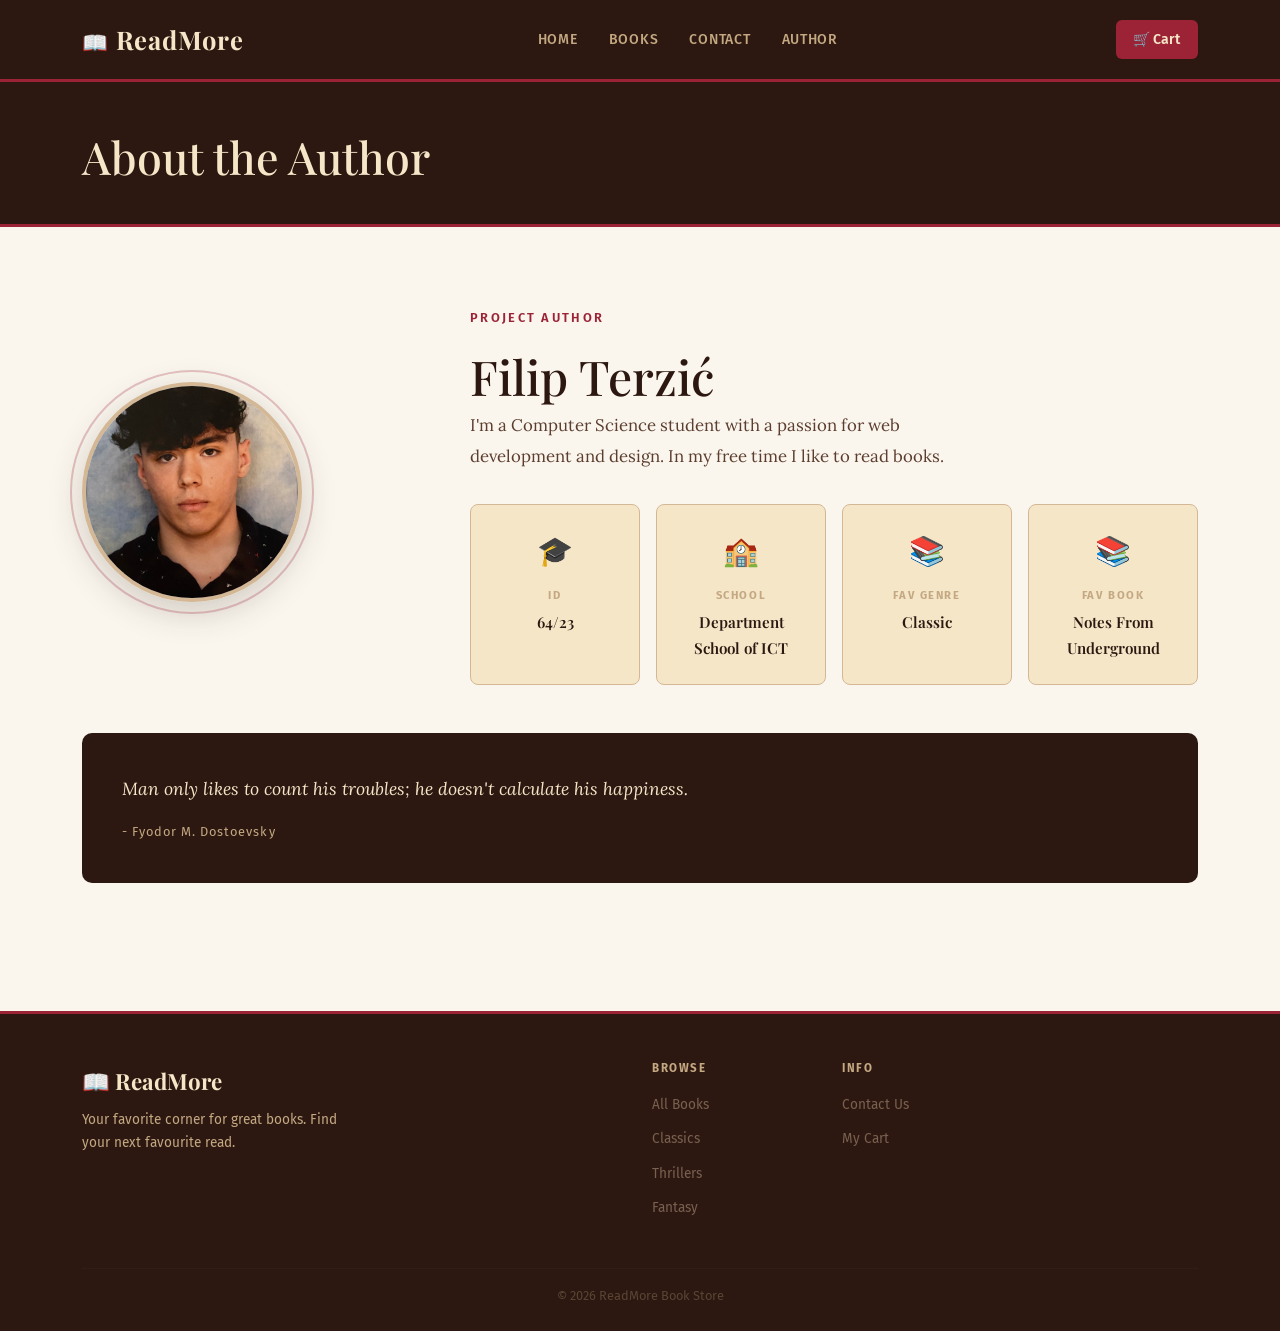
==== author.html @ d1521bdb "Add files via upload" ====
<!DOCTYPE html>
<html lang="en">
<head>
  <meta charset="UTF-8" />
  <meta name="viewport" content="width=device-width, initial-scale=1.0" />
  <title>About the Author — PageTurner</title>
  <link rel="icon" href="data:image/svg+xml,<svg xmlns='http://www.w3.org/2000/svg' viewBox='0 0 100 100'><text y='.9em' font-size='90'>📖</text></svg>" />
  <link href="https://cdn.jsdelivr.net/npm/bootstrap@5.3.0/dist/css/bootstrap.min.css" rel="stylesheet" />
  <link rel="stylesheet" href="style.css" />
</head>
<body>


<div class="page-banner">
  <div class="container">
    <h1>About the Author</h1>
  </div>
</div>

<section class="author-section">
  <div class="container">

    <div class="row align-items-center g-5 mb-5">

      <div class="col-lg-4 text-center text-lg-start">
        <div class="author-photo-wrap mx-auto mx-lg-0" style="width: fit-content;">

          <img class="author-photo" src="slika.jpg" alt="Author photo"/>
        </div>
      </div>

      <div class="col-lg-8">
        <p class="author-role">Project Author</p>

      
        <h1 class="author-name">Filip Terzić</h1>
        <p class="author-bio">
          I'm a Computer Science student with a passion for web development and design.
          In my free time I like to read books.
        </p>

        <div class="row g-3 mt-3">
          <div class="col-6 col-sm-3">
            <div class="info-card">
              <div class="info-card-icon">🎓</div>
              <div class="info-card-label">ID</div>
              <div class="info-card-value">64/23</div>
            </div>
          </div>
          <div class="col-6 col-sm-3">
            <div class="info-card">
              <div class="info-card-icon">🏫</div>
              <div class="info-card-label">School</div>
              <div class="info-card-value">Department School of ICT</div>
            </div>
          </div>
          <div class="col-6 col-sm-3">
            <div class="info-card">
              <div class="info-card-icon">📚</div>
              <div class="info-card-label">Fav Genre</div>
              <div class="info-card-value">Classic</div>
            </div>
          </div>
          <div class="col-6 col-sm-3">
            <div class="info-card">
              <div class="info-card-icon">📚</div>
              <div class="info-card-label">Fav Book</div>
              <div class="info-card-value">Notes From Underground</div>
            </div>
          </div>
        </div>

      </div>
    </div>

    <div class="author-quote">
      <p>
        Man only likes to count his troubles; he doesn't calculate his happiness.
    </p>
      <cite>- Fyodor M. Dostoevsky</cite>
    </div>

  </div>
</section>

<script src="https://cdn.jsdelivr.net/npm/bootstrap@5.3.0/dist/js/bootstrap.bundle.min.js"></script>
<script src="helpers.js"></script>
<script>
  loadNavbar('author');
  loadFooter();


</script>

</body>
</html>
---- style.css ----
@import url('https://fonts.googleapis.com/css2?family=Playfair+Display:ital,wght@0,400;0,600;0,700;1,400&family=Lora:ital,wght@0,400;0,500;1,400&family=Fira+Sans:wght@300;400;500;600&display=swap');

:root {
  --parchment: #f5e6c8;
  --parchment-dark: #ede0b5;
  --cream: #faf6ee;
  --brown-dark: #2c1810;
  --brown-mid: #5c3d2e;
  --brown-light: #8b6347;
  --brown-pale: #c4a882;
  --ink: #1a1008;
  --red-accent: #9b2335;
  --green-accent: #3d6b4a;
  --gold: #b8860b;
  --border: #d4b896;
  --shadow: 0 4px 20px rgba(44,24,16,0.15);
  --shadow-hover: 0 12px 35px rgba(44,24,16,0.25);
}

* {
  margin: 0;
  padding: 0;
  box-sizing: border-box;
}

body {
  background-color: var(--cream);
  color: var(--brown-dark);
  font-family: 'Fira Sans', sans-serif;
  font-weight: 400;
  line-height: 1.7;
}

h1, h2, h3, h4, h5 {
  font-family: 'Playfair Display', serif;
}

a {
  text-decoration: none;
  color: inherit;
}

::-webkit-scrollbar { width: 7px; }
::-webkit-scrollbar-track { background: var(--parchment); }
::-webkit-scrollbar-thumb { background: var(--brown-pale); border-radius: 4px; }


.navbar {
  background-color: var(--brown-dark) !important;
  border-bottom: 3px solid var(--red-accent);
  padding: 0.8rem 0;
}

.navbar-brand {
  font-family: 'Playfair Display', serif;
  font-size: 1.6rem;
  font-weight: 700;
  color: var(--parchment) !important;
  letter-spacing: 0.03em;
}

.brand-icon {
  font-size: 1.3rem;
}

.nav-link {
  color: var(--brown-pale) !important;
  font-size: 0.875rem;
  font-weight: 500;
  letter-spacing: 0.05em;
  text-transform: uppercase;
  padding: 0.5rem 0.85rem !important;
  border-radius: 4px;
  transition: color 0.2s, background 0.2s;
}

.nav-link:hover, .nav-link.active {
  color: var(--parchment) !important;
  background: rgba(245, 230, 200, 0.1);
}

.nav-cart-btn {
  background: var(--red-accent);
  color: var(--parchment) !important;
  border-radius: 6px;
  padding: 0.45rem 1.1rem;
  font-size: 0.875rem;
  font-weight: 600;
  display: flex;
  align-items: center;
  gap: 0.5rem;
  transition: background 0.2s;
}

.nav-cart-btn:hover {
  background: #7a1c29;
  color: var(--parchment) !important;
}

.nav-cart-btn.active {
  outline: 2px solid var(--parchment);
}

.cart-badge {
  background: var(--parchment);
  color: var(--red-accent);
  border-radius: 50%;
  width: 20px;
  height: 20px;
  font-size: 0.7rem;
  font-weight: 700;
  display: inline-flex;
  align-items: center;
  justify-content: center;
}

.navbar-toggler {
  border: 1px solid var(--brown-pale) !important;
}

.navbar-toggler-icon {
  filter: invert(0.8);
}

.hero {
  background: linear-gradient(160deg, var(--brown-dark) 0%, #3d1f12 55%, #5c3020 100%);
  padding: 5rem 0 4rem;
  position: relative;
  overflow: hidden;
}

.hero::before {
  content: '';
  position: absolute;
  inset: 0;
  background-image: radial-gradient(circle at 70% 30%, rgba(184,134,11,0.12) 0%, transparent 55%),
                    radial-gradient(circle at 10% 80%, rgba(155,35,53,0.08) 0%, transparent 40%);
}

.hero-content {
  position: relative;
  z-index: 1;
}

.hero h1 {
  font-size: clamp(2.4rem, 5vw, 4.2rem);
  color: var(--parchment);
  line-height: 1.1;
  margin-bottom: 1.2rem;
}

.hero h1 em {
  font-style: italic;
  color: var(--gold);
}

.hero p {
  color: var(--brown-pale);
  font-family: 'Lora', serif;
  font-size: 1.05rem;
  max-width: 440px;
  margin-bottom: 2rem;
}

.btn-primary-custom {
  background: var(--red-accent);
  color: var(--parchment);
  border: none;
  border-radius: 5px;
  padding: 0.8rem 1.8rem;
  font-size: 0.9rem;
  font-weight: 600;
  letter-spacing: 0.06em;
  text-transform: uppercase;
  cursor: pointer;
  transition: all 0.2s;
  display: inline-block;
}

.btn-primary-custom:hover {
  background: #7a1c29;
  color: var(--parchment);
  transform: translateY(-2px);
  box-shadow: 0 6px 20px rgba(155,35,53,0.35);
}

.btn-secondary-custom {
  background: transparent;
  color: var(--parchment);
  border: 1px solid rgba(245,230,200,0.35);
  border-radius: 5px;
  padding: 0.8rem 1.8rem;
  font-size: 0.9rem;
  font-weight: 500;
  letter-spacing: 0.06em;
  text-transform: uppercase;
  cursor: pointer;
  transition: all 0.2s;
  display: inline-block;
}

.btn-secondary-custom:hover {
  background: rgba(245,230,200,0.1);
  color: var(--parchment);
  border-color: var(--parchment);
}

.hero-stats {
  margin-top: 2.5rem;
  display: flex;
  gap: 2rem;
  flex-wrap: wrap;
}

.stat-num {
  font-family: 'Playfair Display', serif;
  font-size: 2rem;
  font-weight: 700;
  color: var(--gold);
  line-height: 1;
}

.stat-label {
  font-size: 0.72rem;
  text-transform: uppercase;
  letter-spacing: 0.1em;
  color: var(--brown-pale);
}

.hero-book-img {
  border-radius: 4px 8px 8px 4px;
  box-shadow: -5px 5px 20px rgba(0,0,0,0.5), inset -3px 0 8px rgba(0,0,0,0.2);
  object-fit: cover;
  animation: floatBook 5s ease-in-out infinite;
}

.hero-book-img:nth-child(2) { animation-delay: 0.7s; }
.hero-book-img:nth-child(3) { animation-delay: 1.4s; }

@keyframes floatBook {
  0%, 100% { transform: translateY(0px); }
  50% { transform: translateY(-10px); }
}

.section-header {
  margin-bottom: 2.5rem;
}
.section-title {
  font-size: clamp(1.7rem, 3vw, 2.5rem);
  color: var(--brown-dark);
  margin-bottom: 0.5rem;
}

.section-subtitle {
  font-family: 'Lora', serif;
  font-style: italic;
  color: var(--brown-light);
  font-size: 1rem;
}

.genres-section {
  padding: 4rem 0;
  background: var(--parchment);
  border-top: 1px solid var(--border);
  border-bottom: 1px solid var(--border);
}

.genre-card {
  background: var(--cream);
  border: 1px solid var(--border);
  border-radius: 8px;
  padding: 1.5rem 1rem;
  text-align: center;
  cursor: pointer;
  transition: all 0.2s;
  display: block;
  color: var(--brown-dark);
}

.genre-card:hover {
  background: var(--brown-dark);
  color: var(--parchment);
  transform: translateY(-4px);
  box-shadow: var(--shadow-hover);
  border-color: var(--brown-dark);
}

.genre-card:hover .genre-count {
  color: var(--brown-pale);
}

.genre-emoji { font-size: 1.8rem; margin-bottom: 0.5rem; }
.genre-name { font-family: 'Playfair Display', serif; font-size: 1rem; font-weight: 600; display: block; }
.genre-count { font-size: 0.75rem; color: var(--brown-light); }

.books-section {
  padding: 4rem 0;
}

.book-card {
  background: #fff;
  border: 1px solid var(--border);
  border-radius: 8px;
  overflow: hidden;
  height: 100%;
  display: flex;
  flex-direction: column;
  transition: all 0.25s;
}

.book-card:hover {
  transform: translateY(-5px);
  box-shadow: var(--shadow-hover);
  border-color: var(--brown-light);
}

.book-cover-wrap {
  position: relative;
  overflow: hidden;
  background: var(--brown-mid);
  aspect-ratio: 3/4.2;
}

.book-cover {
  width: 100%;
  height: 100%;
  object-fit: cover;
  display: block;
  transition: transform 0.4s;
}

.book-card:hover .book-cover {
  transform: scale(1.05);
}

.cover-overlay {
  position: absolute;
  inset: 0;
  background: rgba(44,24,16,0.88);
  display: flex;
  align-items: center;
  justify-content: center;
  padding: 1.2rem;
  opacity: 0;
  transition: opacity 0.3s;
}

.book-card:hover .cover-overlay {
  opacity: 1;
}

.book-desc-preview {
  color: var(--parchment);
  font-family: 'Lora', serif;
  font-style: italic;
  font-size: 0.82rem;
  line-height: 1.6;
  text-align: center;
  margin: 0;
}

.book-badge {
  position: absolute;
  top: 0.65rem;
  left: 0.65rem;
  font-size: 0.65rem;
  font-weight: 700;
  letter-spacing: 0.06em;
  text-transform: uppercase;
  padding: 0.22rem 0.55rem;
  border-radius: 3px;
  z-index: 2;
}

.badge-sale     { background: var(--red-accent); color: #fff; }
.badge-classic  { background: var(--brown-mid); color: var(--parchment); }
.badge-best     { background: var(--green-accent); color: #fff; }
.badge-award    { background: var(--gold); color: var(--brown-dark); }
.badge-new      { background: #2e5f8a; color: #fff; }
.badge-default  { background: var(--brown-light); color: #fff; }

.book-info {
  padding: 1rem 1.1rem 1.2rem;
  flex: 1;
  display: flex;
  flex-direction: column;
  background: #fff;
}

.book-genre {
  font-size: 0.68rem;
  font-weight: 600;
  letter-spacing: 0.14em;
  text-transform: uppercase;
  color: var(--red-accent);
  margin-bottom: 0.3rem;
}

.book-title {
  font-size: 1rem;
  font-weight: 700;
  color: var(--brown-dark);
  line-height: 1.3;
  margin-bottom: 0.2rem;
}

.book-author {
  font-family: 'Lora', serif;
  font-style: italic;
  font-size: 0.82rem;
  color: var(--brown-light);
  margin-bottom: 0.6rem;
  flex: 1;
}

.book-meta {
  display: flex;
  align-items: center;
  gap: 0.4rem;
  margin-bottom: 0.8rem;
}

.stars { color: var(--gold); font-size: 0.78rem; }
.review-count { font-size: 0.72rem; color: var(--brown-pale); }

.book-footer {
  display: flex;
  align-items: center;
  justify-content: space-between;
  gap: 0.5rem;
  flex-wrap: wrap;
}

.price-wrap { display: flex; align-items: baseline; gap: 0.5rem; }
.price-now { font-family: 'Playfair Display', serif; font-size: 1.2rem; font-weight: 700; color: var(--brown-dark); }
.price-old { font-size: 0.8rem; color: var(--brown-pale); text-decoration: line-through; }

.btn-cart {
  background: var(--brown-dark);
  color: var(--parchment);
  border: none;
  border-radius: 5px;
  padding: 0.45rem 0.9rem;
  font-size: 0.78rem;
  font-weight: 600;
  cursor: pointer;
  transition: all 0.2s;
  white-space: nowrap;
}

.btn-cart:hover {
  background: var(--red-accent);
}

.btn-cart.added {
  background: var(--green-accent);
}

.btn-cart:disabled {
  cursor: default;
}

.page-banner {
  background: var(--brown-dark);
  padding: 3rem 0 2rem;
  border-bottom: 3px solid var(--red-accent);
}

.page-banner h1 {
  color: var(--parchment);
  font-size: clamp(1.8rem, 3.5vw, 3rem);
}

.page-banner p {
  color: var(--brown-pale);
  font-family: 'Lora', serif;
  font-style: italic;
}

.filter-panel {
  background: var(--parchment);
  border: 1px solid var(--border);
  border-radius: 8px;
  padding: 1.1rem 1.4rem;
  margin-bottom: 1.5rem;
  display: flex;
  flex-wrap: wrap;
  gap: 0.9rem;
  align-items: center;
}

.filter-panel .form-control,
.filter-panel .form-select {
  background: #fff;
  border: 1px solid var(--border);
  color: var(--brown-dark);
  border-radius: 5px;
  font-size: 0.875rem;
  padding: 0.48rem 0.85rem;
  font-family: 'Fira Sans', sans-serif;
}

.filter-panel .form-control:focus,
.filter-panel .form-select:focus {
  border-color: var(--brown-mid);
  box-shadow: 0 0 0 3px rgba(92,61,46,0.12);
  outline: none;
  background: #fff;
  color: var(--brown-dark);
}

.filter-panel .form-control::placeholder { color: var(--brown-pale); }

.results-info {
  font-size: 0.85rem;
  color: var(--brown-light);
  margin-bottom: 1.2rem;
}

.results-info strong { color: var(--brown-dark); }

.btn-reset {
  background: none;
  border: 1px solid var(--border);
  color: var(--brown-light);
  border-radius: 5px;
  padding: 0.48rem 0.9rem;
  font-size: 0.8rem;
  cursor: pointer;
  transition: all 0.2s;
}

.btn-reset:hover {
  border-color: var(--red-accent);
  color: var(--red-accent);
}

.load-more-wrap {
  text-align: center;
  padding: 2rem 0 1rem;
}

.btn-load-more {
  background: transparent;
  border: 2px solid var(--brown-mid);
  color: var(--brown-mid);
  border-radius: 5px;
  padding: 0.75rem 2.2rem;
  font-size: 0.9rem;
  font-weight: 600;
  letter-spacing: 0.05em;
  cursor: pointer;
  transition: all 0.2s;
}

.btn-load-more:hover {
  background: var(--brown-dark);
  border-color: var(--brown-dark);
  color: var(--parchment);
}

.btn-load-more:disabled {
  opacity: 0.45;
  cursor: default;
}

.loading-spinner {
  text-align: center;
  padding: 3rem;
  color: var(--brown-light);
  font-family: 'Lora', serif;
  font-style: italic;
  font-size: 1.05rem;
}

.loading-spinner::before {
  content: '📖 ';
}

.no-results-msg {
  text-align: center;
  padding: 4rem 1rem;
  color: var(--brown-light);
}

.no-results-msg h3 {
  color: var(--brown-dark);
  margin-bottom: 0.5rem;
}

.cart-empty-state {
  text-align: center;
  padding: 5rem 1rem;
}

.cart-empty-state .empty-icon { font-size: 3.5rem; opacity: 0.3; margin-bottom: 1rem; }
.cart-empty-state h2 { font-size: 1.8rem; color: var(--brown-dark); margin-bottom: 0.5rem; }
.cart-empty-state p { color: var(--brown-light); margin-bottom: 1.5rem; }

.cart-item-row {
  background: #fff;
  border: 1px solid var(--border);
  border-radius: 8px;
  padding: 1.1rem;
  margin-bottom: 0.9rem;
  display: flex;
  align-items: center;
  gap: 1rem;
  transition: border-color 0.2s;
}

.cart-item-row:hover { border-color: var(--brown-light); }

.cart-item-cover {
  width: 70px;
  height: 95px;
  object-fit: cover;
  border-radius: 3px 6px 6px 3px;
  flex-shrink: 0;
  box-shadow: -2px 2px 8px rgba(0,0,0,0.2);
}

.cart-item-details { flex: 1; }
.cart-item-title { font-weight: 700; color: var(--brown-dark); margin-bottom: 0.15rem; font-size: 0.95rem; }
.cart-item-author { font-family: 'Lora', serif; font-style: italic; font-size: 0.8rem; color: var(--brown-light); margin-bottom: 0.35rem; }
.cart-item-price { font-family: 'Playfair Display', serif; font-size: 1.1rem; color: var(--red-accent); }

.qty-controls {
  display: flex;
  align-items: center;
  gap: 0.5rem;
}

.qty-btn {
  width: 30px;
  height: 30px;
  background: var(--parchment);
  border: 1px solid var(--border);
  border-radius: 4px;
  display: flex;
  align-items: center;
  justify-content: center;
  cursor: pointer;
  font-size: 1rem;
  transition: all 0.15s;
  user-select: none;
}

.qty-btn:hover { border-color: var(--brown-mid); color: var(--brown-mid); }

.qty-number { font-weight: 600; min-width: 22px; text-align: center; }

.btn-remove {
  background: none;
  border: none;
  color: var(--brown-pale);
  cursor: pointer;
  font-size: 1rem;
  padding: 0.25rem;
  transition: color 0.2s;
}

.btn-remove:hover { color: var(--red-accent); }

.order-summary-box {
  background: var(--parchment);
  border: 1px solid var(--border);
  border-radius: 8px;
  padding: 1.5rem;
  position: sticky;
  top: 90px;
}

.order-summary-box h3 {
  font-size: 1.3rem;
  border-bottom: 1px solid var(--border);
  padding-bottom: 0.8rem;
  margin-bottom: 1.2rem;
  color: var(--brown-dark);
}

.summary-line {
  display: flex;
  justify-content: space-between;
  font-size: 0.88rem;
  color: var(--brown-light);
  margin-bottom: 0.6rem;
}

.summary-line.total {
  border-top: 1px solid var(--border);
  padding-top: 0.8rem;
  margin-top: 0.3rem;
  font-weight: 600;
  color: var(--brown-dark);
  font-size: 1rem;
}

.summary-line.total .total-amount {
  font-family: 'Playfair Display', serif;
  font-size: 1.5rem;
  color: var(--red-accent);
}

.btn-checkout-now {
  width: 100%;
  background: var(--red-accent);
  color: var(--parchment);
  border: none;
  border-radius: 6px;
  padding: 0.85rem;
  font-weight: 700;
  font-size: 0.9rem;
  letter-spacing: 0.06em;
  text-transform: uppercase;
  cursor: pointer;
  transition: all 0.2s;
  margin-top: 1.2rem;
}

.btn-checkout-now:hover {
  background: #7a1c29;
  transform: translateY(-1px);
}

.continue-link {
  display: block;
  text-align: center;
  margin-top: 0.75rem;
  font-size: 0.85rem;
  color: var(--brown-light);
  cursor: pointer;
  transition: color 0.2s;
}

.continue-link:hover { color: var(--red-accent); }

.contact-section {
  padding: 4rem 0;
}

.contact-info-card {
  background: var(--brown-dark);
  border-radius: 10px;
  padding: 2rem 1.5rem;
  color: var(--parchment);
  height: 100%;
}

.contact-info-card h3 {
  color: var(--parchment);
  margin-bottom: 1rem;
  font-size: 1.5rem;
}

.contact-info-item {
  display: flex;
  gap: 0.9rem;
  margin-bottom: 1.3rem;
  align-items: flex-start;
}

.contact-icon { font-size: 1.3rem; }

.contact-label {
  font-size: 0.72rem;
  text-transform: uppercase;
  letter-spacing: 0.12em;
  color: var(--brown-pale);
  margin-bottom: 0.1rem;
}

.contact-value {
  font-size: 0.9rem;
  color: var(--parchment);
}

.contact-form-card {
  background: #fff;
  border: 1px solid var(--border);
  border-radius: 10px;
  padding: 2rem;
}

.contact-form-card h3 {
  font-size: 1.5rem;
  color: var(--brown-dark);
  margin-bottom: 1.5rem;
}

.form-group {
  margin-bottom: 1.1rem;
}

.form-group label {
  display: block;
  font-size: 0.82rem;
  font-weight: 600;
  color: var(--brown-mid);
  margin-bottom: 0.35rem;
  text-transform: uppercase;
  letter-spacing: 0.06em;
}

.form-group label .required {
  color: var(--red-accent);
  margin-left: 2px;
}

.form-group .form-control {
  width: 100%;
  background: var(--cream);
  border: 1px solid var(--border);
  border-radius: 5px;
  color: var(--brown-dark);
  font-size: 0.9rem;
  padding: 0.6rem 0.9rem;
  font-family: 'Fira Sans', sans-serif;
  transition: border-color 0.2s, box-shadow 0.2s;
}

.form-group .form-control:focus {
  border-color: var(--brown-mid);
  box-shadow: 0 0 0 3px rgba(92,61,46,0.1);
  outline: none;
  background: #fff;
}

.form-group .form-control.is-invalid {
  border-color: var(--red-accent);
  box-shadow: 0 0 0 2px rgba(155,35,53,0.1);
}

.field-error {
  font-size: 0.78rem;
  color: var(--red-accent);
  margin-top: 0.3rem;
  display: block;
}

.btn-submit-form {
  background: var(--red-accent);
  color: #fff;
  border: none;
  border-radius: 5px;
  padding: 0.75rem 2rem;
  font-size: 0.9rem;
  font-weight: 600;
  cursor: pointer;
  transition: all 0.2s;
}

.btn-submit-form:hover {
  background: #7a1c29;
  transform: translateY(-1px);
}

.btn-submit-form:disabled {
  opacity: 0.6;
  cursor: default;
  transform: none;
}

.inline-msg {
  border-radius: 6px;
  padding: 0.85rem 1.1rem;
  font-size: 0.875rem;
  margin-bottom: 1rem;
}

.inline-msg-success {
  background: #eaf4ec;
  border: 1px solid #7ac491;
  color: #2a5c36;
}

.inline-msg-error {
  background: #fdf0f1;
  border: 1px solid #e48a92;
  color: #7a1c29;
}

.inline-msg-info {
  background: #edf4fb;
  border: 1px solid #8ab5d9;
  color: #1e4060;
}

#toast-area {
  position: fixed;
  bottom: 1.5rem;
  right: 1.5rem;
  z-index: 9999;
  display: flex;
  flex-direction: column;
  gap: 0.6rem;
}

.toast-popup {
  background: var(--brown-dark);
  color: var(--parchment);
  border-radius: 7px;
  padding: 0.75rem 1.1rem;
  font-size: 0.855rem;
  min-width: 240px;
  max-width: 320px;
  display: flex;
  align-items: center;
  gap: 0.6rem;
  box-shadow: 0 6px 24px rgba(0,0,0,0.3);
  transition: opacity 0.3s, transform 0.3s;
  animation: slideInToast 0.3s ease;
  border-left: 3px solid var(--green-accent);
}

.toast-popup.toast-error {
  border-left-color: var(--red-accent);
}

.toast-popup.toast-info {
  border-left-color: #2e5f8a;
}

.toast-icon { font-size: 1rem; }

@keyframes slideInToast {
  from { transform: translateX(80px); opacity: 0; }
  to   { transform: translateX(0);   opacity: 1; }
}

footer {
  background: var(--brown-dark);
  border-top: 3px solid var(--red-accent);
  padding: 3rem 0 1.5rem;
  margin-top: 3rem;
}

.footer-brand {
  font-family: 'Playfair Display', serif;
  font-size: 1.4rem;
  font-weight: 700;
  color: var(--parchment);
  margin-bottom: 0.5rem;
}

.footer-desc {
  font-size: 0.85rem;
  color: var(--brown-pale);
  max-width: 280px;
}

.footer-heading {
  font-size: 0.72rem;
  font-weight: 700;
  text-transform: uppercase;
  letter-spacing: 0.14em;
  color: var(--brown-pale);
  margin-bottom: 0.9rem;
}

.footer-links {
  list-style: none;
  padding: 0;
  display: flex;
  flex-direction: column;
  gap: 0.45rem;
}

.footer-links a {
  font-size: 0.85rem;
  color: #7a6050;
  transition: color 0.15s;
}

.footer-links a:hover { color: var(--parchment); }

.footer-divider {
  border-color: rgba(255,255,255,0.08);
  margin: 2rem 0 1rem;
}

.footer-copy {
  text-align: center;
  font-size: 0.8rem;
  color: #5a4535;
  margin: 0;
}
.author-section {
      padding: 5rem 0;
    }

    .author-photo-wrap {
      position: relative;
      display: inline-block;
    }

    .author-photo-wrap::before {
      content: '';
      position: absolute;
      top: -12px;
      left: -12px;
      right: -12px;
      bottom: -12px;
      border-radius: 50%;
      border: 2px solid rgba(155, 35, 53, 0.25);
    }

    .author-photo {
      width: 220px;
      height: 220px;
      border-radius: 50%;
      object-fit: cover;
      border: 4px solid var(--border);
      box-shadow: 0 10px 35px rgba(44, 24, 16, 0.2);
      display: block;
    }

    .author-name {
      font-size: clamp(2rem, 4vw, 3rem);
      color: var(--brown-dark);
      margin-bottom: 0.3rem;
    }

    .author-role {
      font-size: 0.8rem;
      font-weight: 600;
      letter-spacing: 0.18em;
      text-transform: uppercase;
      color: var(--red-accent);
      margin-bottom: 1.2rem;
    }

    .author-bio {
      font-family: 'Lora', serif;
      font-size: 1.05rem;
      color: var(--brown-mid);
      line-height: 1.85;
      max-width: 520px;
    }

    .info-card {
      background: var(--parchment);
      border: 1px solid var(--border);
      border-radius: 8px;
      padding: 1.4rem 1.2rem;
      text-align: center;
      height: 100%;
    }

    .info-card-icon {
      font-size: 1.8rem;
      margin-bottom: 0.6rem;
    }

    .info-card-label {
      font-size: 0.7rem;
      font-weight: 700;
      text-transform: uppercase;
      letter-spacing: 0.14em;
      color: var(--brown-pale);
      margin-bottom: 0.3rem;
    }

    .info-card-value {
      font-family: 'Playfair Display', serif;
      font-size: 0.95rem;
      color: var(--brown-dark);
      font-weight: 600;
    }

    .author-quote {
      background: var(--brown-dark);
      border-radius: 10px;
      padding: 2.5rem;
      
      margin-top: 3rem;
    }
    .author-quote p {
      font-family: 'Lora', serif;
      font-style: italic;
      font-size: 1.1rem;
      color: var(--parchment);
      line-height: 1.8;
      margin: 0;
    }

    .author-quote cite {
      display: block;
      font-family: 'Fira Sans', sans-serif;
      font-style: normal;
      font-size: 0.8rem;
      color: var(--brown-pale);
      margin-top: 1rem;
      letter-spacing: 0.08em;
    }

@media (max-width: 768px) {
  .hero { padding: 3rem 0 2.5rem; }
  .hero-stats { gap: 1.2rem; }
  .filter-panel { gap: 0.6rem; }
  .cart-item-row { flex-wrap: wrap; }
  #toast-area { left: 1rem; right: 1rem; }
  .toast-popup { min-width: unset; }
  .order-summary-box { position: static; }
}
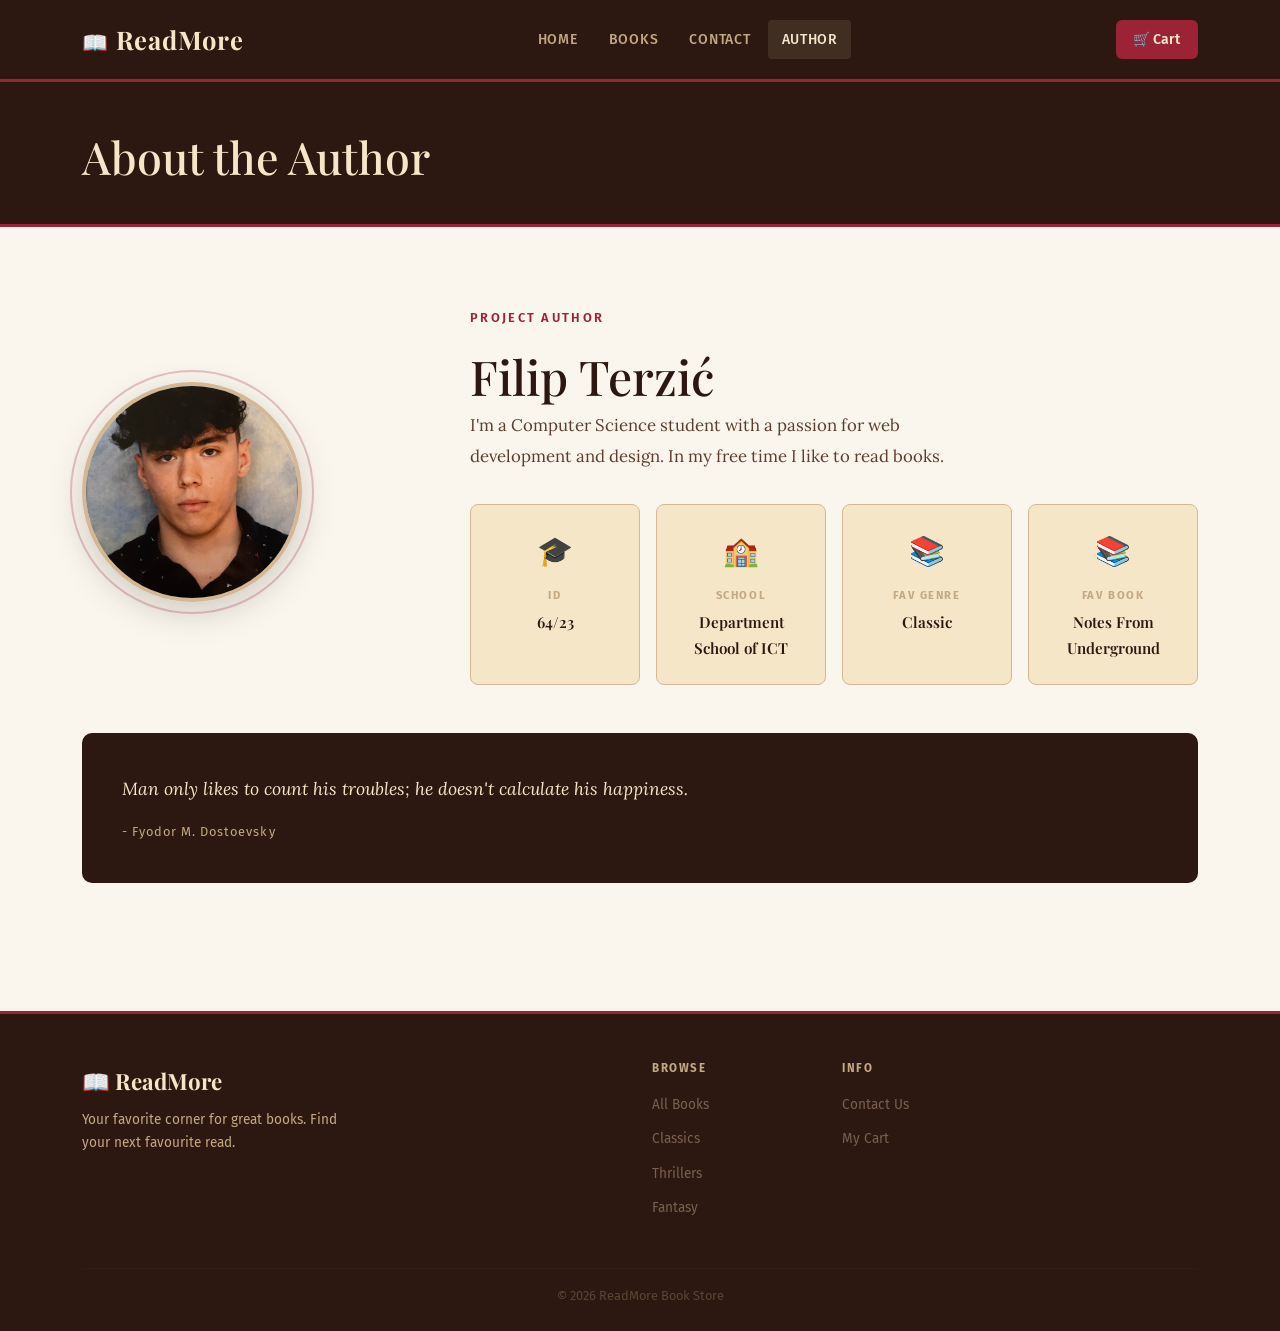
==== commit 60a2c083: "Add files via upload" ====
--- a/author.html
+++ b/author.html
@@ -24,7 +24,6 @@
 
       <div class="col-lg-4 text-center text-lg-start">
         <div class="author-photo-wrap mx-auto mx-lg-0" style="width: fit-content;">
-
           <img class="author-photo" src="slika.jpg" alt="Author photo"/>
         </div>
       </div>
@@ -84,7 +83,7 @@
 </section>
 
 <script src="https://cdn.jsdelivr.net/npm/bootstrap@5.3.0/dist/js/bootstrap.bundle.min.js"></script>
-<script src="helpers.js"></script>
+<script src="skript.js"></script>
 <script>
   loadNavbar('author');
   loadFooter();
--- a/style.css
+++ b/style.css
@@ -333,51 +333,10 @@
   transform: scale(1.05);
 }
 
-.cover-overlay {
-  position: absolute;
-  inset: 0;
-  background: rgba(44,24,16,0.88);
-  display: flex;
-  align-items: center;
-  justify-content: center;
-  padding: 1.2rem;
-  opacity: 0;
-  transition: opacity 0.3s;
-}
-
-.book-card:hover .cover-overlay {
+.book-card:hover {
   opacity: 1;
 }
 
-.book-desc-preview {
-  color: var(--parchment);
-  font-family: 'Lora', serif;
-  font-style: italic;
-  font-size: 0.82rem;
-  line-height: 1.6;
-  text-align: center;
-  margin: 0;
-}
-
-.book-badge {
-  position: absolute;
-  top: 0.65rem;
-  left: 0.65rem;
-  font-size: 0.65rem;
-  font-weight: 700;
-  letter-spacing: 0.06em;
-  text-transform: uppercase;
-  padding: 0.22rem 0.55rem;
-  border-radius: 3px;
-  z-index: 2;
-}
-
-.badge-sale     { background: var(--red-accent); color: #fff; }
-.badge-classic  { background: var(--brown-mid); color: var(--parchment); }
-.badge-best     { background: var(--green-accent); color: #fff; }
-.badge-award    { background: var(--gold); color: var(--brown-dark); }
-.badge-new      { background: #2e5f8a; color: #fff; }
-.badge-default  { background: var(--brown-light); color: #fff; }
 
 .book-info {
   padding: 1rem 1.1rem 1.2rem;
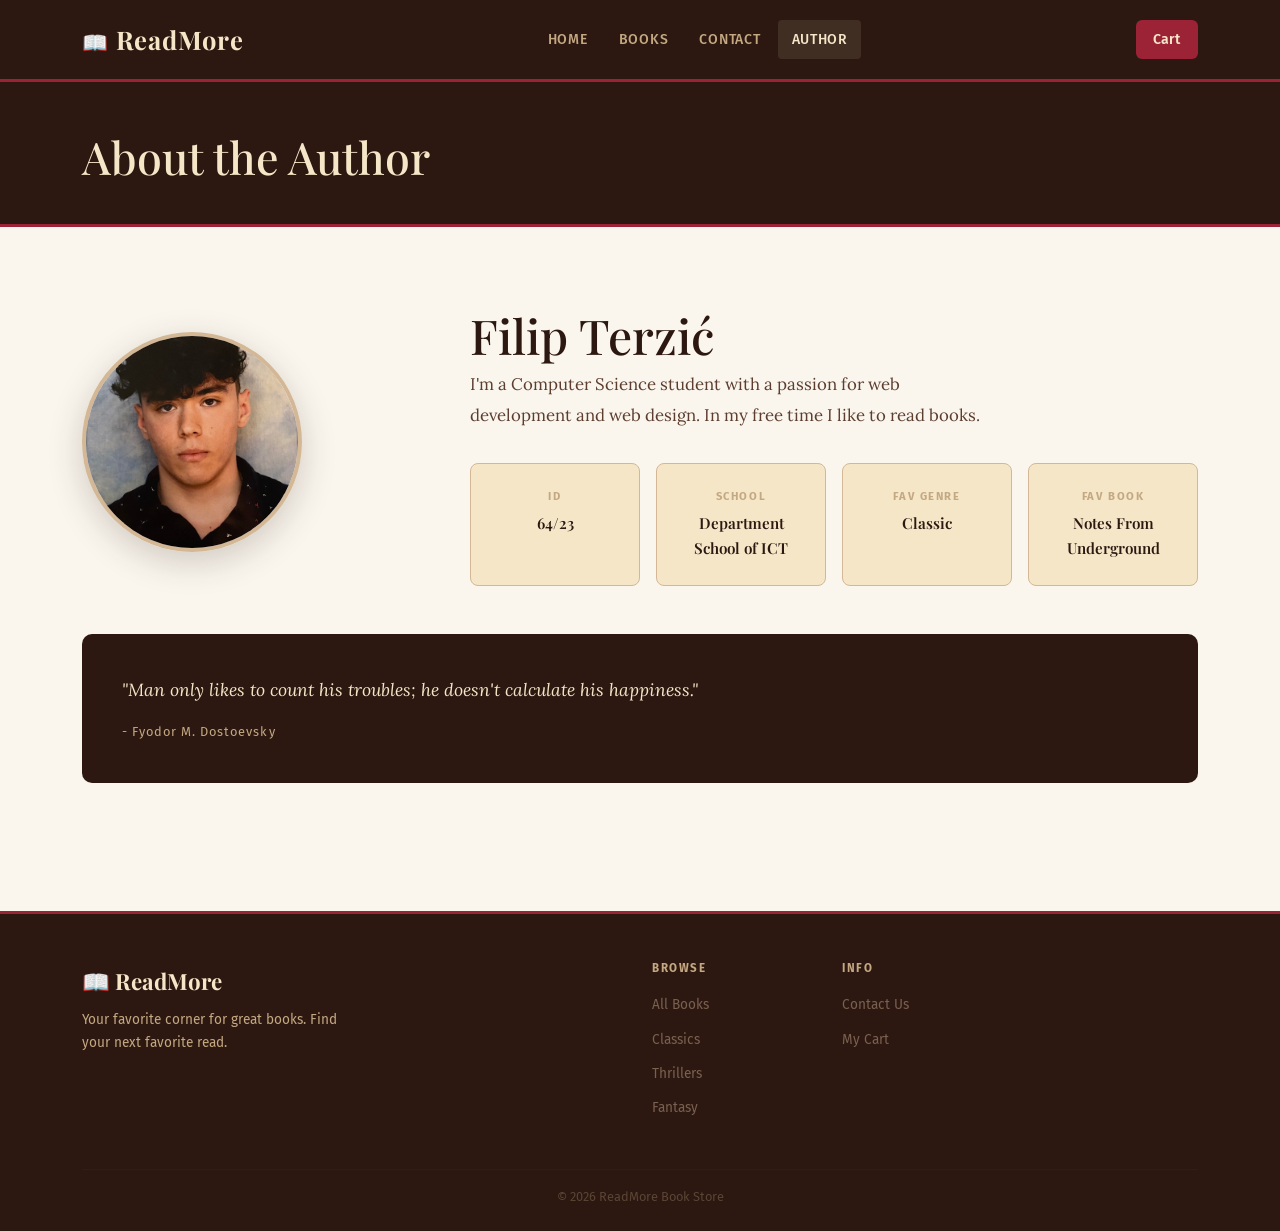
==== commit d1ea4b5e: "Add files via upload" ====
--- a/author.html
+++ b/author.html
@@ -3,7 +3,15 @@
 <head>
   <meta charset="UTF-8" />
   <meta name="viewport" content="width=device-width, initial-scale=1.0" />
-  <title>About the Author — PageTurner</title>
+  <title>Author - ReadMore</title>
+  <meta name="description" content="Learn more about Filip Terzić, the creator of the ReadMore bookstore..">
+  <meta name="keywords" content="Filip Terzic, ReadMore author, web development student, bookstore author, ICT student">
+  <meta name="author" content="Filip Terzic">
+
+  <meta property="og:title" content="Author - ReadMore">
+  <meta property="og:description" content="Meet the author of ReadMore bookstore.">
+  <meta property="og:type" content="profile">
+  <meta property="og:url" content="https://yourwebsite.com/author.html">
   <link rel="icon" href="data:image/svg+xml,<svg xmlns='http://www.w3.org/2000/svg' viewBox='0 0 100 100'><text y='.9em' font-size='90'>📖</text></svg>" />
   <link href="https://cdn.jsdelivr.net/npm/bootstrap@5.3.0/dist/css/bootstrap.min.css" rel="stylesheet" />
   <link rel="stylesheet" href="style.css" />
@@ -29,40 +37,38 @@
       </div>
 
       <div class="col-lg-8">
-        <p class="author-role">Project Author</p>
-
       
         <h1 class="author-name">Filip Terzić</h1>
         <p class="author-bio">
-          I'm a Computer Science student with a passion for web development and design.
+          I'm a Computer Science student with a passion for web development and web design.
           In my free time I like to read books.
         </p>
 
         <div class="row g-3 mt-3">
           <div class="col-6 col-sm-3">
             <div class="info-card">
-              <div class="info-card-icon">🎓</div>
+              <div class="info-card-icon"></div>
               <div class="info-card-label">ID</div>
               <div class="info-card-value">64/23</div>
             </div>
           </div>
           <div class="col-6 col-sm-3">
             <div class="info-card">
-              <div class="info-card-icon">🏫</div>
+              <div class="info-card-icon"></div>
               <div class="info-card-label">School</div>
               <div class="info-card-value">Department School of ICT</div>
             </div>
           </div>
           <div class="col-6 col-sm-3">
             <div class="info-card">
-              <div class="info-card-icon">📚</div>
+              <div class="info-card-icon"></div>
               <div class="info-card-label">Fav Genre</div>
               <div class="info-card-value">Classic</div>
             </div>
           </div>
           <div class="col-6 col-sm-3">
             <div class="info-card">
-              <div class="info-card-icon">📚</div>
+              <div class="info-card-icon"></div>
               <div class="info-card-label">Fav Book</div>
               <div class="info-card-value">Notes From Underground</div>
             </div>
@@ -74,7 +80,7 @@
 
     <div class="author-quote">
       <p>
-        Man only likes to count his troubles; he doesn't calculate his happiness.
+        "Man only likes to count his troubles; he doesn't calculate his happiness."
     </p>
       <cite>- Fyodor M. Dostoevsky</cite>
     </div>
--- a/style.css
+++ b/style.css
@@ -1,11 +1,10 @@
 @import url('https://fonts.googleapis.com/css2?family=Playfair+Display:ital,wght@0,400;0,600;0,700;1,400&family=Lora:ital,wght@0,400;0,500;1,400&family=Fira+Sans:wght@300;400;500;600&display=swap');
 
 :root {
-  --parchment: #f5e6c8;
-  --parchment-dark: #ede0b5;
+  --pale: #f5e6c8;
   --cream: #faf6ee;
   --brown-dark: #2c1810;
-  --brown-mid: #5c3d2e;
+  --brown-lol: #5c3d2e;
   --brown-light: #8b6347;
   --brown-pale: #c4a882;
   --ink: #1a1008;
@@ -13,8 +12,6 @@
   --green-accent: #3d6b4a;
   --gold: #b8860b;
   --border: #d4b896;
-  --shadow: 0 4px 20px rgba(44,24,16,0.15);
-  --shadow-hover: 0 12px 35px rgba(44,24,16,0.25);
 }
 
 * {
@@ -41,7 +38,7 @@
 }
 
 ::-webkit-scrollbar { width: 7px; }
-::-webkit-scrollbar-track { background: var(--parchment); }
+::-webkit-scrollbar-track { background: var(--pale); }
 ::-webkit-scrollbar-thumb { background: var(--brown-pale); border-radius: 4px; }
 
 
@@ -55,7 +52,7 @@
   font-family: 'Playfair Display', serif;
   font-size: 1.6rem;
   font-weight: 700;
-  color: var(--parchment) !important;
+  color: var(--pale) !important;
   letter-spacing: 0.03em;
 }
 
@@ -75,13 +72,13 @@
 }
 
 .nav-link:hover, .nav-link.active {
-  color: var(--parchment) !important;
+  color: var(--pale) !important;
   background: rgba(245, 230, 200, 0.1);
 }
 
 .nav-cart-btn {
   background: var(--red-accent);
-  color: var(--parchment) !important;
+  color: var(--pale) !important;
   border-radius: 6px;
   padding: 0.45rem 1.1rem;
   font-size: 0.875rem;
@@ -94,15 +91,15 @@
 
 .nav-cart-btn:hover {
   background: #7a1c29;
-  color: var(--parchment) !important;
+  color: var(--pale) !important;
 }
 
 .nav-cart-btn.active {
-  outline: 2px solid var(--parchment);
+  outline: 2px solid var(--pale);
 }
 
 .cart-badge {
-  background: var(--parchment);
+  background: var(--pale);
   color: var(--red-accent);
   border-radius: 50%;
   width: 20px;
@@ -144,7 +141,7 @@
 
 .hero h1 {
   font-size: clamp(2.4rem, 5vw, 4.2rem);
-  color: var(--parchment);
+  color: var(--pale);
   line-height: 1.1;
   margin-bottom: 1.2rem;
 }
@@ -164,7 +161,7 @@
 
 .btn-primary-custom {
   background: var(--red-accent);
-  color: var(--parchment);
+  color: var(--pale);
   border: none;
   border-radius: 5px;
   padding: 0.8rem 1.8rem;
@@ -179,14 +176,14 @@
 
 .btn-primary-custom:hover {
   background: #7a1c29;
-  color: var(--parchment);
+  color: var(--pale);
   transform: translateY(-2px);
   box-shadow: 0 6px 20px rgba(155,35,53,0.35);
 }
 
 .btn-secondary-custom {
   background: transparent;
-  color: var(--parchment);
+  color: var(--pale);
   border: 1px solid rgba(245,230,200,0.35);
   border-radius: 5px;
   padding: 0.8rem 1.8rem;
@@ -201,31 +198,11 @@
 
 .btn-secondary-custom:hover {
   background: rgba(245,230,200,0.1);
-  color: var(--parchment);
-  border-color: var(--parchment);
-}
-
-.hero-stats {
-  margin-top: 2.5rem;
-  display: flex;
-  gap: 2rem;
-  flex-wrap: wrap;
-}
-
-.stat-num {
-  font-family: 'Playfair Display', serif;
-  font-size: 2rem;
-  font-weight: 700;
-  color: var(--gold);
-  line-height: 1;
-}
-
-.stat-label {
-  font-size: 0.72rem;
-  text-transform: uppercase;
-  letter-spacing: 0.1em;
-  color: var(--brown-pale);
-}
+  color: var(--pale);
+  border-color: var(--pale);
+}
+
+
 
 .hero-book-img {
   border-radius: 4px 8px 8px 4px;
@@ -249,6 +226,7 @@
   font-size: clamp(1.7rem, 3vw, 2.5rem);
   color: var(--brown-dark);
   margin-bottom: 0.5rem;
+  text-align: center;
 }
 
 .section-subtitle {
@@ -260,7 +238,7 @@
 
 .genres-section {
   padding: 4rem 0;
-  background: var(--parchment);
+  background: var(--pale);
   border-top: 1px solid var(--border);
   border-bottom: 1px solid var(--border);
 }
@@ -279,9 +257,9 @@
 
 .genre-card:hover {
   background: var(--brown-dark);
-  color: var(--parchment);
+  color: var(--pale);
   transform: translateY(-4px);
-  box-shadow: var(--shadow-hover);
+  box-shadow: 0 12px 35px rgba(44,24,16,0.25);
   border-color: var(--brown-dark);
 }
 
@@ -289,9 +267,12 @@
   color: var(--brown-pale);
 }
 
-.genre-emoji { font-size: 1.8rem; margin-bottom: 0.5rem; }
-.genre-name { font-family: 'Playfair Display', serif; font-size: 1rem; font-weight: 600; display: block; }
-.genre-count { font-size: 0.75rem; color: var(--brown-light); }
+.genre-name { 
+  font-family: 'Playfair Display', serif; font-size: 1rem; font-weight: 600; display: block; 
+}
+.genre-count { 
+  font-size: 0.75rem; color: var(--brown-light); 
+}
 
 .books-section {
   padding: 4rem 0;
@@ -310,14 +291,14 @@
 
 .book-card:hover {
   transform: translateY(-5px);
-  box-shadow: var(--shadow-hover);
+  box-shadow: 0 12px 35px rgba(0,0,0,0.2);
   border-color: var(--brown-light);
 }
 
 .book-cover-wrap {
   position: relative;
   overflow: hidden;
-  background: var(--brown-mid);
+  background: var(--brown-lol);
   aspect-ratio: 3/4.2;
 }
 
@@ -396,7 +377,7 @@
 
 .btn-cart {
   background: var(--brown-dark);
-  color: var(--parchment);
+  color: var(--pale);
   border: none;
   border-radius: 5px;
   padding: 0.45rem 0.9rem;
@@ -426,7 +407,7 @@
 }
 
 .page-banner h1 {
-  color: var(--parchment);
+  color: var(--pale);
   font-size: clamp(1.8rem, 3.5vw, 3rem);
 }
 
@@ -437,7 +418,7 @@
 }
 
 .filter-panel {
-  background: var(--parchment);
+  background: var(--pale);
   border: 1px solid var(--border);
   border-radius: 8px;
   padding: 1.1rem 1.4rem;
@@ -461,7 +442,7 @@
 
 .filter-panel .form-control:focus,
 .filter-panel .form-select:focus {
-  border-color: var(--brown-mid);
+  border-color: var(--brown-lol);
   box-shadow: 0 0 0 3px rgba(92,61,46,0.12);
   outline: none;
   background: #fff;
@@ -470,13 +451,7 @@
 
 .filter-panel .form-control::placeholder { color: var(--brown-pale); }
 
-.results-info {
-  font-size: 0.85rem;
-  color: var(--brown-light);
-  margin-bottom: 1.2rem;
-}
-
-.results-info strong { color: var(--brown-dark); }
+
 
 .btn-reset {
   background: none;
@@ -501,8 +476,8 @@
 
 .btn-load-more {
   background: transparent;
-  border: 2px solid var(--brown-mid);
-  color: var(--brown-mid);
+  border: 2px solid var(--brown-lol);
+  color: var(--brown-lol);
   border-radius: 5px;
   padding: 0.75rem 2.2rem;
   font-size: 0.9rem;
@@ -515,7 +490,7 @@
 .btn-load-more:hover {
   background: var(--brown-dark);
   border-color: var(--brown-dark);
-  color: var(--parchment);
+  color: var(--pale);
 }
 
 .btn-load-more:disabled {
@@ -532,10 +507,6 @@
   font-size: 1.05rem;
 }
 
-.loading-spinner::before {
-  content: '📖 ';
-}
-
 .no-results-msg {
   text-align: center;
   padding: 4rem 1rem;
@@ -552,9 +523,14 @@
   padding: 5rem 1rem;
 }
 
-.cart-empty-state .empty-icon { font-size: 3.5rem; opacity: 0.3; margin-bottom: 1rem; }
-.cart-empty-state h2 { font-size: 1.8rem; color: var(--brown-dark); margin-bottom: 0.5rem; }
-.cart-empty-state p { color: var(--brown-light); margin-bottom: 1.5rem; }
+.cart-empty-state h2 { 
+  font-size: 1.8rem; color: var(--brown-dark); 
+  margin-bottom: 0.5rem; 
+}
+.cart-empty-state p { 
+  color: var(--brown-light); 
+  margin-bottom: 1.5rem; 
+}
 
 .cart-item-row {
   background: #fff;
@@ -568,7 +544,10 @@
   transition: border-color 0.2s;
 }
 
-.cart-item-row:hover { border-color: var(--brown-light); }
+.cart-item-row:hover { 
+  border-color: var(--brown-light); 
+}
+
 
 .cart-item-cover {
   width: 70px;
@@ -580,9 +559,20 @@
 }
 
 .cart-item-details { flex: 1; }
-.cart-item-title { font-weight: 700; color: var(--brown-dark); margin-bottom: 0.15rem; font-size: 0.95rem; }
-.cart-item-author { font-family: 'Lora', serif; font-style: italic; font-size: 0.8rem; color: var(--brown-light); margin-bottom: 0.35rem; }
-.cart-item-price { font-family: 'Playfair Display', serif; font-size: 1.1rem; color: var(--red-accent); }
+.cart-item-title { 
+  font-weight: 700; 
+  color: var(--brown-dark); 
+  margin-bottom: 0.15rem; 
+  font-size: 0.95rem; }
+.cart-item-author { 
+  font-family: 'Lora', serif; 
+  font-style: italic; 
+  font-size: 0.8rem; color: var(--brown-light); 
+  margin-bottom: 0.35rem; 
+}
+.cart-item-price { 
+  font-family: 'Playfair Display', serif; font-size: 1.1rem; color: var(--red-accent); 
+}
 
 .qty-controls {
   display: flex;
@@ -593,7 +583,7 @@
 .qty-btn {
   width: 30px;
   height: 30px;
-  background: var(--parchment);
+  background: var(--pale);
   border: 1px solid var(--border);
   border-radius: 4px;
   display: flex;
@@ -605,7 +595,7 @@
   user-select: none;
 }
 
-.qty-btn:hover { border-color: var(--brown-mid); color: var(--brown-mid); }
+.qty-btn:hover { border-color: var(--brown-lol); color: var(--brown-lol); }
 
 .qty-number { font-weight: 600; min-width: 22px; text-align: center; }
 
@@ -622,7 +612,7 @@
 .btn-remove:hover { color: var(--red-accent); }
 
 .order-summary-box {
-  background: var(--parchment);
+  background: var(--pale);
   border: 1px solid var(--border);
   border-radius: 8px;
   padding: 1.5rem;
@@ -664,7 +654,7 @@
 .btn-checkout-now {
   width: 100%;
   background: var(--red-accent);
-  color: var(--parchment);
+  color: var(--pale);
   border: none;
   border-radius: 6px;
   padding: 0.85rem;
@@ -702,12 +692,12 @@
   background: var(--brown-dark);
   border-radius: 10px;
   padding: 2rem 1.5rem;
-  color: var(--parchment);
+  color: var(--pale);
   height: 100%;
 }
 
 .contact-info-card h3 {
-  color: var(--parchment);
+  color: var(--pale);
   margin-bottom: 1rem;
   font-size: 1.5rem;
 }
@@ -719,7 +709,6 @@
   align-items: flex-start;
 }
 
-.contact-icon { font-size: 1.3rem; }
 
 .contact-label {
   font-size: 0.72rem;
@@ -731,7 +720,7 @@
 
 .contact-value {
   font-size: 0.9rem;
-  color: var(--parchment);
+  color: var(--pale);
 }
 
 .contact-form-card {
@@ -755,7 +744,7 @@
   display: block;
   font-size: 0.82rem;
   font-weight: 600;
-  color: var(--brown-mid);
+  color: var(--brown-lol);
   margin-bottom: 0.35rem;
   text-transform: uppercase;
   letter-spacing: 0.06em;
@@ -779,7 +768,7 @@
 }
 
 .form-group .form-control:focus {
-  border-color: var(--brown-mid);
+  border-color: var(--brown-lol);
   box-shadow: 0 0 0 3px rgba(92,61,46,0.1);
   outline: none;
   background: #fff;
@@ -857,7 +846,7 @@
 
 .toast-popup {
   background: var(--brown-dark);
-  color: var(--parchment);
+  color: var(--pale);
   border-radius: 7px;
   padding: 0.75rem 1.1rem;
   font-size: 0.855rem;
@@ -869,7 +858,6 @@
   box-shadow: 0 6px 24px rgba(0,0,0,0.3);
   transition: opacity 0.3s, transform 0.3s;
   animation: slideInToast 0.3s ease;
-  border-left: 3px solid var(--green-accent);
 }
 
 .toast-popup.toast-error {
@@ -898,7 +886,7 @@
   font-family: 'Playfair Display', serif;
   font-size: 1.4rem;
   font-weight: 700;
-  color: var(--parchment);
+  color: var(--pale);
   margin-bottom: 0.5rem;
 }
 
@@ -931,7 +919,9 @@
   transition: color 0.15s;
 }
 
-.footer-links a:hover { color: var(--parchment); }
+.footer-links a:hover { 
+  color: var(--pale); 
+}
 
 .footer-divider {
   border-color: rgba(255,255,255,0.08);
@@ -953,16 +943,7 @@
       display: inline-block;
     }
 
-    .author-photo-wrap::before {
-      content: '';
-      position: absolute;
-      top: -12px;
-      left: -12px;
-      right: -12px;
-      bottom: -12px;
-      border-radius: 50%;
-      border: 2px solid rgba(155, 35, 53, 0.25);
-    }
+   
 
     .author-photo {
       width: 220px;
@@ -980,25 +961,18 @@
       margin-bottom: 0.3rem;
     }
 
-    .author-role {
-      font-size: 0.8rem;
-      font-weight: 600;
-      letter-spacing: 0.18em;
-      text-transform: uppercase;
-      color: var(--red-accent);
-      margin-bottom: 1.2rem;
-    }
+
 
     .author-bio {
       font-family: 'Lora', serif;
       font-size: 1.05rem;
-      color: var(--brown-mid);
+      color: var(--brown-lol);
       line-height: 1.85;
       max-width: 520px;
     }
 
     .info-card {
-      background: var(--parchment);
+      background: var(--pale);
       border: 1px solid var(--border);
       border-radius: 8px;
       padding: 1.4rem 1.2rem;
@@ -1006,10 +980,7 @@
       height: 100%;
     }
 
-    .info-card-icon {
-      font-size: 1.8rem;
-      margin-bottom: 0.6rem;
-    }
+   
 
     .info-card-label {
       font-size: 0.7rem;
@@ -1038,7 +1009,7 @@
       font-family: 'Lora', serif;
       font-style: italic;
       font-size: 1.1rem;
-      color: var(--parchment);
+      color: var(--pale);
       line-height: 1.8;
       margin: 0;
     }
@@ -1055,7 +1026,6 @@
 
 @media (max-width: 768px) {
   .hero { padding: 3rem 0 2.5rem; }
-  .hero-stats { gap: 1.2rem; }
   .filter-panel { gap: 0.6rem; }
   .cart-item-row { flex-wrap: wrap; }
   #toast-area { left: 1rem; right: 1rem; }
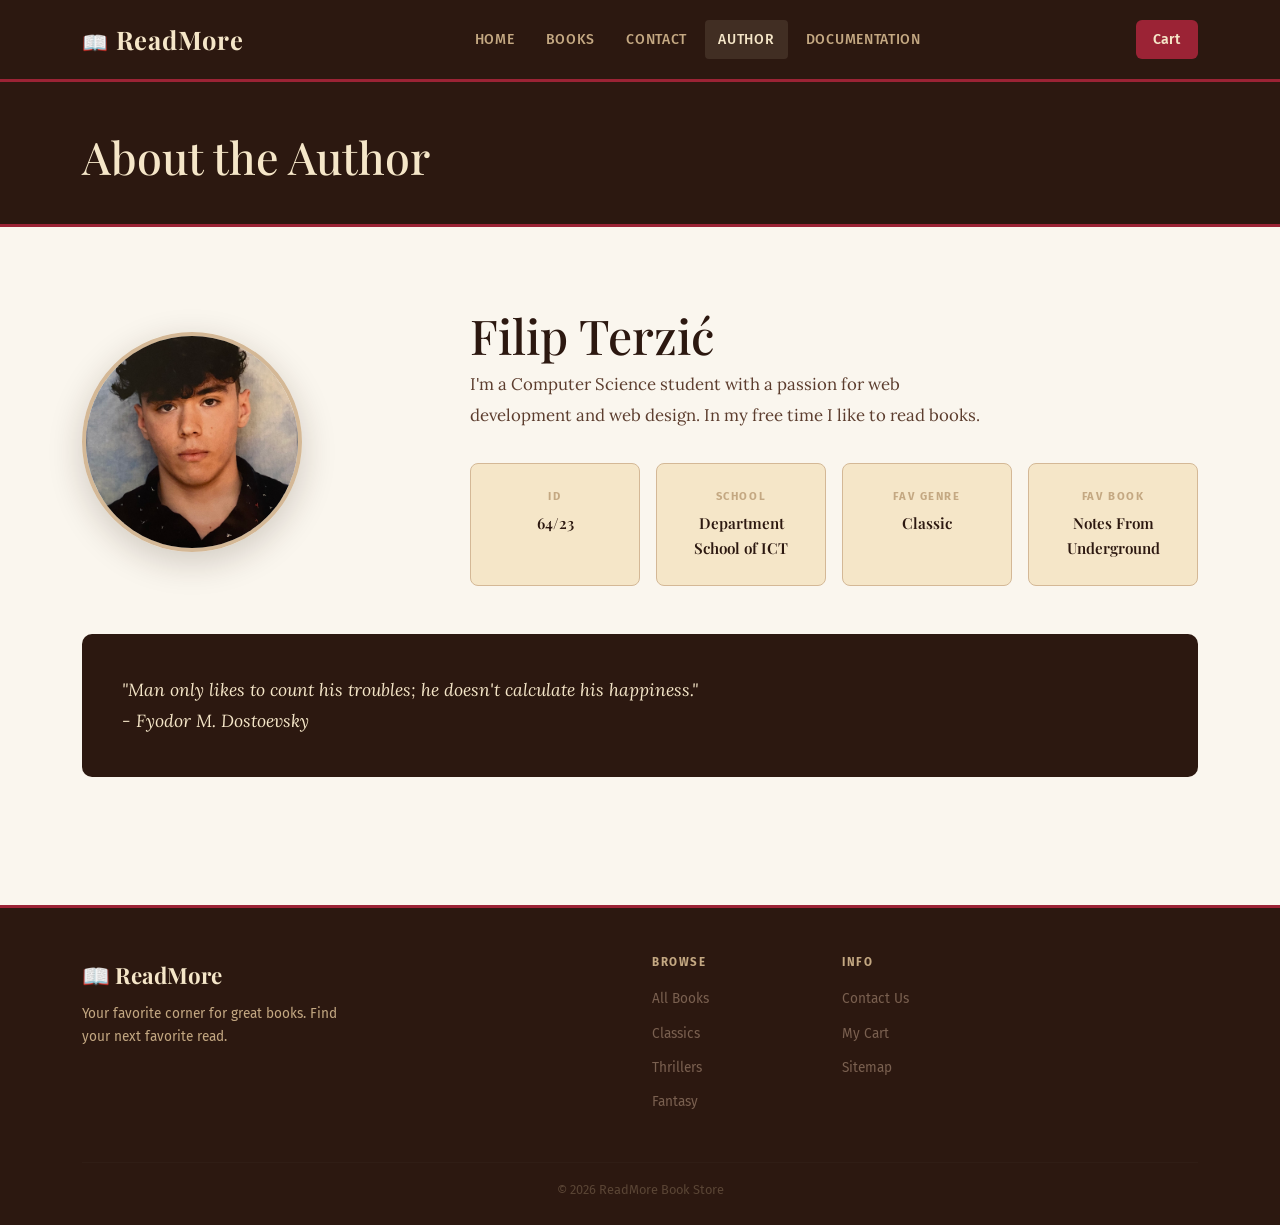
==== commit 3f764498: "Add files via upload" ====
--- a/author.html
+++ b/author.html
@@ -4,8 +4,8 @@
   <meta charset="UTF-8" />
   <meta name="viewport" content="width=device-width, initial-scale=1.0" />
   <title>Author - ReadMore</title>
-  <meta name="description" content="Learn more about Filip Terzić, the creator of the ReadMore bookstore..">
-  <meta name="keywords" content="Filip Terzic, ReadMore author, web development student, bookstore author, ICT student">
+  <meta name="description" content="Learn more about Filip Terzić, the autor of the ReadMore bookstore..">
+  <meta name="keywords" content="Filip Terzic, ReadMore author, web development student, bookstore author, ICT student, book lover, active reader">
   <meta name="author" content="Filip Terzic">
 
   <meta property="og:title" content="Author - ReadMore">
@@ -39,36 +39,29 @@
       <div class="col-lg-8">
       
         <h1 class="author-name">Filip Terzić</h1>
-        <p class="author-bio">
-          I'm a Computer Science student with a passion for web development and web design.
-          In my free time I like to read books.
-        </p>
+        <p class="author-bio">I'm a Computer Science student with a passion for web development and web design. In my free time I like to read books.</p>
 
         <div class="row g-3 mt-3">
           <div class="col-6 col-sm-3">
             <div class="info-card">
-              <div class="info-card-icon"></div>
               <div class="info-card-label">ID</div>
               <div class="info-card-value">64/23</div>
             </div>
           </div>
           <div class="col-6 col-sm-3">
             <div class="info-card">
-              <div class="info-card-icon"></div>
               <div class="info-card-label">School</div>
               <div class="info-card-value">Department School of ICT</div>
             </div>
           </div>
           <div class="col-6 col-sm-3">
             <div class="info-card">
-              <div class="info-card-icon"></div>
               <div class="info-card-label">Fav Genre</div>
               <div class="info-card-value">Classic</div>
             </div>
           </div>
           <div class="col-6 col-sm-3">
             <div class="info-card">
-              <div class="info-card-icon"></div>
               <div class="info-card-label">Fav Book</div>
               <div class="info-card-value">Notes From Underground</div>
             </div>
@@ -79,12 +72,8 @@
     </div>
 
     <div class="author-quote">
-      <p>
-        "Man only likes to count his troubles; he doesn't calculate his happiness."
-    </p>
-      <cite>- Fyodor M. Dostoevsky</cite>
+      <p>"Man only likes to count his troubles; he doesn't calculate his happiness." <br/>- Fyodor M. Dostoevsky</p>
     </div>
-
   </div>
 </section>
 
--- a/style.css
+++ b/style.css
@@ -1,28 +1,13 @@
 @import url('https://fonts.googleapis.com/css2?family=Playfair+Display:ital,wght@0,400;0,600;0,700;1,400&family=Lora:ital,wght@0,400;0,500;1,400&family=Fira+Sans:wght@300;400;500;600&display=swap');
-
-:root {
-  --pale: #f5e6c8;
-  --cream: #faf6ee;
-  --brown-dark: #2c1810;
-  --brown-lol: #5c3d2e;
-  --brown-light: #8b6347;
-  --brown-pale: #c4a882;
-  --ink: #1a1008;
-  --red-accent: #9b2335;
-  --green-accent: #3d6b4a;
-  --gold: #b8860b;
-  --border: #d4b896;
-}
 
 * {
   margin: 0;
   padding: 0;
   box-sizing: border-box;
 }
-
 body {
-  background-color: var(--cream);
-  color: var(--brown-dark);
+  background-color: #faf6ee;
+  color: #2c1810;
   font-family: 'Fira Sans', sans-serif;
   font-weight: 400;
   line-height: 1.7;
@@ -37,14 +22,9 @@
   color: inherit;
 }
 
-::-webkit-scrollbar { width: 7px; }
-::-webkit-scrollbar-track { background: var(--pale); }
-::-webkit-scrollbar-thumb { background: var(--brown-pale); border-radius: 4px; }
-
-
 .navbar {
-  background-color: var(--brown-dark) !important;
-  border-bottom: 3px solid var(--red-accent);
+  background-color: #2c1810 !important;
+  border-bottom: 3px solid #9b2335;
   padding: 0.8rem 0;
 }
 
@@ -52,7 +32,7 @@
   font-family: 'Playfair Display', serif;
   font-size: 1.6rem;
   font-weight: 700;
-  color: var(--pale) !important;
+  color: #f5e6c8 !important;
   letter-spacing: 0.03em;
 }
 
@@ -61,7 +41,7 @@
 }
 
 .nav-link {
-  color: var(--brown-pale) !important;
+  color: #c4a882 !important;
   font-size: 0.875rem;
   font-weight: 500;
   letter-spacing: 0.05em;
@@ -72,13 +52,13 @@
 }
 
 .nav-link:hover, .nav-link.active {
-  color: var(--pale) !important;
+  color: #f5e6c8 !important;
   background: rgba(245, 230, 200, 0.1);
 }
 
 .nav-cart-btn {
-  background: var(--red-accent);
-  color: var(--pale) !important;
+  background: #9b2335;
+  color: #f5e6c8 !important;
   border-radius: 6px;
   padding: 0.45rem 1.1rem;
   font-size: 0.875rem;
@@ -91,16 +71,16 @@
 
 .nav-cart-btn:hover {
   background: #7a1c29;
-  color: var(--pale) !important;
+  color: #f5e6c8 !important;
 }
 
 .nav-cart-btn.active {
-  outline: 2px solid var(--pale);
+  outline: 2px solid #f5e6c8;
 }
 
 .cart-badge {
-  background: var(--pale);
-  color: var(--red-accent);
+  background: #f5e6c8;
+  color: #9b2335;
   border-radius: 50%;
   width: 20px;
   height: 20px;
@@ -112,15 +92,16 @@
 }
 
 .navbar-toggler {
-  border: 1px solid var(--brown-pale) !important;
+  border: 1px solid #c4a882 !important;
 }
 
 .navbar-toggler-icon {
   filter: invert(0.8);
 }
 
+/*hero sekcija*/
 .hero {
-  background: linear-gradient(160deg, var(--brown-dark) 0%, #3d1f12 55%, #5c3020 100%);
+  background: linear-gradient(160deg, #2c1810 0%, #3d1f12 55%, #5c3020 100%);
   padding: 5rem 0 4rem;
   position: relative;
   overflow: hidden;
@@ -130,8 +111,8 @@
   content: '';
   position: absolute;
   inset: 0;
-  background-image: radial-gradient(circle at 70% 30%, rgba(184,134,11,0.12) 0%, transparent 55%),
-                    radial-gradient(circle at 10% 80%, rgba(155,35,53,0.08) 0%, transparent 40%);
+  background-image: radial-gradient(circle at 70% 30%, rgba(184,134,11,0.12) 0%, transparent 55%), 
+  radial-gradient(circle at 10% 80%, rgba(155,35,53,0.08) 0%, transparent 40%);
 }
 
 .hero-content {
@@ -141,27 +122,28 @@
 
 .hero h1 {
   font-size: clamp(2.4rem, 5vw, 4.2rem);
-  color: var(--pale);
+  color: #f5e6c8;
   line-height: 1.1;
   margin-bottom: 1.2rem;
 }
 
 .hero h1 em {
   font-style: italic;
-  color: var(--gold);
+  color: #b8860b;
 }
 
 .hero p {
-  color: var(--brown-pale);
+  color: #c4a882;
   font-family: 'Lora', serif;
   font-size: 1.05rem;
   max-width: 440px;
   margin-bottom: 2rem;
 }
 
+
 .btn-primary-custom {
-  background: var(--red-accent);
-  color: var(--pale);
+  background: #9b2335;
+  color: #f5e6c8;
   border: none;
   border-radius: 5px;
   padding: 0.8rem 1.8rem;
@@ -176,14 +158,14 @@
 
 .btn-primary-custom:hover {
   background: #7a1c29;
-  color: var(--pale);
+  color: #f5e6c8;
   transform: translateY(-2px);
   box-shadow: 0 6px 20px rgba(155,35,53,0.35);
 }
 
 .btn-secondary-custom {
   background: transparent;
-  color: var(--pale);
+  color: #f5e6c8;
   border: 1px solid rgba(245,230,200,0.35);
   border-radius: 5px;
   padding: 0.8rem 1.8rem;
@@ -198,21 +180,23 @@
 
 .btn-secondary-custom:hover {
   background: rgba(245,230,200,0.1);
-  color: var(--pale);
-  border-color: var(--pale);
-}
-
-
+  color: #f5e6c8;
+  border-color: #f5e6c8;
+}
 
 .hero-book-img {
   border-radius: 4px 8px 8px 4px;
   box-shadow: -5px 5px 20px rgba(0,0,0,0.5), inset -3px 0 8px rgba(0,0,0,0.2);
   object-fit: cover;
-  animation: floatBook 5s ease-in-out infinite;
-}
-
-.hero-book-img:nth-child(2) { animation-delay: 0.7s; }
-.hero-book-img:nth-child(3) { animation-delay: 1.4s; }
+}
+
+.hero-book-img:nth-child(2) {
+  animation-delay: 0.7s;
+}
+
+.hero-book-img:nth-child(3) {
+  animation-delay: 1.4s;
+}
 
 @keyframes floatBook {
   0%, 100% { transform: translateY(0px); }
@@ -222,9 +206,10 @@
 .section-header {
   margin-bottom: 2.5rem;
 }
+
 .section-title {
   font-size: clamp(1.7rem, 3vw, 2.5rem);
-  color: var(--brown-dark);
+  color: #2c1810;
   margin-bottom: 0.5rem;
   text-align: center;
 }
@@ -232,46 +217,51 @@
 .section-subtitle {
   font-family: 'Lora', serif;
   font-style: italic;
-  color: var(--brown-light);
+  color: #8b6347;
   font-size: 1rem;
 }
 
 .genres-section {
   padding: 4rem 0;
-  background: var(--pale);
-  border-top: 1px solid var(--border);
-  border-bottom: 1px solid var(--border);
+  background: #f5e6c8;
+  border-top: 1px solid #d4b896;
+  border-bottom: 1px solid #d4b896;
 }
 
 .genre-card {
-  background: var(--cream);
-  border: 1px solid var(--border);
+  background: #faf6ee;
+  border: 1px solid #d4b896;
   border-radius: 8px;
   padding: 1.5rem 1rem;
   text-align: center;
   cursor: pointer;
   transition: all 0.2s;
   display: block;
-  color: var(--brown-dark);
+  color: #2c1810;
 }
 
 .genre-card:hover {
-  background: var(--brown-dark);
-  color: var(--pale);
+  background: #2c1810;
+  color: #f5e6c8;
   transform: translateY(-4px);
   box-shadow: 0 12px 35px rgba(44,24,16,0.25);
-  border-color: var(--brown-dark);
+  border-color: #2c1810;
 }
 
 .genre-card:hover .genre-count {
-  color: var(--brown-pale);
-}
-
-.genre-name { 
-  font-family: 'Playfair Display', serif; font-size: 1rem; font-weight: 600; display: block; 
-}
-.genre-count { 
-  font-size: 0.75rem; color: var(--brown-light); 
+  color: #c4a882;
+}
+
+.genre-name {
+  font-family: 'Playfair Display', serif;
+  font-size: 1rem;
+  font-weight: 600;
+  display: block;
+}
+
+.genre-count {
+  font-size: 0.75rem;
+  color: #8b6347;
 }
 
 .books-section {
@@ -279,8 +269,8 @@
 }
 
 .book-card {
-  background: #fff;
-  border: 1px solid var(--border);
+  background: #ffffff;
+  border: 1px solid #d4b896;
   border-radius: 8px;
   overflow: hidden;
   height: 100%;
@@ -292,13 +282,13 @@
 .book-card:hover {
   transform: translateY(-5px);
   box-shadow: 0 12px 35px rgba(0,0,0,0.2);
-  border-color: var(--brown-light);
+  border-color: #8b6347;
 }
 
 .book-cover-wrap {
   position: relative;
   overflow: hidden;
-  background: var(--brown-lol);
+  background: #5c3d2e;
   aspect-ratio: 3/4.2;
 }
 
@@ -314,17 +304,12 @@
   transform: scale(1.05);
 }
 
-.book-card:hover {
-  opacity: 1;
-}
-
-
 .book-info {
   padding: 1rem 1.1rem 1.2rem;
   flex: 1;
   display: flex;
   flex-direction: column;
-  background: #fff;
+  background: #ffffff;
 }
 
 .book-genre {
@@ -332,14 +317,14 @@
   font-weight: 600;
   letter-spacing: 0.14em;
   text-transform: uppercase;
-  color: var(--red-accent);
+  color: #9b2335;
   margin-bottom: 0.3rem;
 }
 
 .book-title {
   font-size: 1rem;
   font-weight: 700;
-  color: var(--brown-dark);
+  color: #2c1810;
   line-height: 1.3;
   margin-bottom: 0.2rem;
 }
@@ -348,7 +333,7 @@
   font-family: 'Lora', serif;
   font-style: italic;
   font-size: 0.82rem;
-  color: var(--brown-light);
+  color: #8b6347;
   margin-bottom: 0.6rem;
   flex: 1;
 }
@@ -360,8 +345,8 @@
   margin-bottom: 0.8rem;
 }
 
-.stars { color: var(--gold); font-size: 0.78rem; }
-.review-count { font-size: 0.72rem; color: var(--brown-pale); }
+.stars { color: #b8860b; font-size: 0.78rem; }
+.review-count { font-size: 0.72rem; color: #c4a882; }
 
 .book-footer {
   display: flex;
@@ -372,12 +357,12 @@
 }
 
 .price-wrap { display: flex; align-items: baseline; gap: 0.5rem; }
-.price-now { font-family: 'Playfair Display', serif; font-size: 1.2rem; font-weight: 700; color: var(--brown-dark); }
-.price-old { font-size: 0.8rem; color: var(--brown-pale); text-decoration: line-through; }
+.price-now { font-family: 'Playfair Display', serif; font-size: 1.2rem; font-weight: 700; color: #2c1810; }
+.price-old { font-size: 0.8rem; color: #c4a882; text-decoration: line-through; }
 
 .btn-cart {
-  background: var(--brown-dark);
-  color: var(--pale);
+  background: #2c1810;
+  color: #f5e6c8;
   border: none;
   border-radius: 5px;
   padding: 0.45rem 0.9rem;
@@ -389,11 +374,11 @@
 }
 
 .btn-cart:hover {
-  background: var(--red-accent);
+  background: #9b2335;
 }
 
 .btn-cart.added {
-  background: var(--green-accent);
+  background: #3d6b4a;
 }
 
 .btn-cart:disabled {
@@ -401,25 +386,25 @@
 }
 
 .page-banner {
-  background: var(--brown-dark);
+  background: #2c1810;
   padding: 3rem 0 2rem;
-  border-bottom: 3px solid var(--red-accent);
+  border-bottom: 3px solid #9b2335;
 }
 
 .page-banner h1 {
-  color: var(--pale);
+  color: #f5e6c8;
   font-size: clamp(1.8rem, 3.5vw, 3rem);
 }
 
 .page-banner p {
-  color: var(--brown-pale);
+  color: #c4a882;
   font-family: 'Lora', serif;
   font-style: italic;
 }
 
 .filter-panel {
-  background: var(--pale);
-  border: 1px solid var(--border);
+  background: #f5e6c8;
+  border: 1px solid #d4b896;
   border-radius: 8px;
   padding: 1.1rem 1.4rem;
   margin-bottom: 1.5rem;
@@ -431,9 +416,9 @@
 
 .filter-panel .form-control,
 .filter-panel .form-select {
-  background: #fff;
-  border: 1px solid var(--border);
-  color: var(--brown-dark);
+  background: #ffffff;
+  border: 1px solid #d4b896;
+  color: #2c1810;
   border-radius: 5px;
   font-size: 0.875rem;
   padding: 0.48rem 0.85rem;
@@ -442,21 +427,19 @@
 
 .filter-panel .form-control:focus,
 .filter-panel .form-select:focus {
-  border-color: var(--brown-lol);
+  border-color: #5c3d2e;
   box-shadow: 0 0 0 3px rgba(92,61,46,0.12);
   outline: none;
-  background: #fff;
-  color: var(--brown-dark);
-}
-
-.filter-panel .form-control::placeholder { color: var(--brown-pale); }
-
-
+  background: #ffffff;
+  color: #2c1810;
+}
+
+.filter-panel .form-control::placeholder { color: #c4a882; }
 
 .btn-reset {
   background: none;
-  border: 1px solid var(--border);
-  color: var(--brown-light);
+  border: 1px solid #d4b896;
+  color: #8b6347;
   border-radius: 5px;
   padding: 0.48rem 0.9rem;
   font-size: 0.8rem;
@@ -465,8 +448,8 @@
 }
 
 .btn-reset:hover {
-  border-color: var(--red-accent);
-  color: var(--red-accent);
+  border-color: #9b2335;
+  color: #9b2335;
 }
 
 .load-more-wrap {
@@ -476,8 +459,8 @@
 
 .btn-load-more {
   background: transparent;
-  border: 2px solid var(--brown-lol);
-  color: var(--brown-lol);
+  border: 2px solid #5c3d2e;
+  color: #5c3d2e;
   border-radius: 5px;
   padding: 0.75rem 2.2rem;
   font-size: 0.9rem;
@@ -488,9 +471,9 @@
 }
 
 .btn-load-more:hover {
-  background: var(--brown-dark);
-  border-color: var(--brown-dark);
-  color: var(--pale);
+  background: #2c1810;
+  border-color: #2c1810;
+  color: #f5e6c8;
 }
 
 .btn-load-more:disabled {
@@ -501,7 +484,7 @@
 .loading-spinner {
   text-align: center;
   padding: 3rem;
-  color: var(--brown-light);
+  color: #8b6347;
   font-family: 'Lora', serif;
   font-style: italic;
   font-size: 1.05rem;
@@ -510,31 +493,34 @@
 .no-results-msg {
   text-align: center;
   padding: 4rem 1rem;
-  color: var(--brown-light);
+  color: #8b6347;
 }
 
 .no-results-msg h3 {
-  color: var(--brown-dark);
+  color: #2c1810;
   margin-bottom: 0.5rem;
 }
 
+/*korpa*/
 .cart-empty-state {
   text-align: center;
   padding: 5rem 1rem;
 }
 
-.cart-empty-state h2 { 
-  font-size: 1.8rem; color: var(--brown-dark); 
-  margin-bottom: 0.5rem; 
-}
-.cart-empty-state p { 
-  color: var(--brown-light); 
-  margin-bottom: 1.5rem; 
+.cart-empty-state h2 {
+  font-size: 1.8rem;
+  color: #2c1810;
+  margin-bottom: 0.5rem;
+}
+
+.cart-empty-state p {
+  color: #8b6347;
+  margin-bottom: 1.5rem;
 }
 
 .cart-item-row {
-  background: #fff;
-  border: 1px solid var(--border);
+  background: #ffffff;
+  border: 1px solid #d4b896;
   border-radius: 8px;
   padding: 1.1rem;
   margin-bottom: 0.9rem;
@@ -544,10 +530,9 @@
   transition: border-color 0.2s;
 }
 
-.cart-item-row:hover { 
-  border-color: var(--brown-light); 
-}
-
+.cart-item-row:hover {
+  border-color: #8b6347;
+}
 
 .cart-item-cover {
   width: 70px;
@@ -559,19 +544,26 @@
 }
 
 .cart-item-details { flex: 1; }
-.cart-item-title { 
-  font-weight: 700; 
-  color: var(--brown-dark); 
-  margin-bottom: 0.15rem; 
-  font-size: 0.95rem; }
-.cart-item-author { 
-  font-family: 'Lora', serif; 
-  font-style: italic; 
-  font-size: 0.8rem; color: var(--brown-light); 
-  margin-bottom: 0.35rem; 
-}
-.cart-item-price { 
-  font-family: 'Playfair Display', serif; font-size: 1.1rem; color: var(--red-accent); 
+
+.cart-item-title {
+  font-weight: 700;
+  color: #2c1810;
+  margin-bottom: 0.15rem;
+  font-size: 0.95rem;
+}
+
+.cart-item-author {
+  font-family: 'Lora', serif;
+  font-style: italic;
+  font-size: 0.8rem;
+  color: #8b6347;
+  margin-bottom: 0.35rem;
+}
+
+.cart-item-price {
+  font-family: 'Playfair Display', serif;
+  font-size: 1.1rem;
+  color: #9b2335;
 }
 
 .qty-controls {
@@ -583,8 +575,8 @@
 .qty-btn {
   width: 30px;
   height: 30px;
-  background: var(--pale);
-  border: 1px solid var(--border);
+  background: #f5e6c8;
+  border: 1px solid #d4b896;
   border-radius: 4px;
   display: flex;
   align-items: center;
@@ -595,25 +587,28 @@
   user-select: none;
 }
 
-.qty-btn:hover { border-color: var(--brown-lol); color: var(--brown-lol); }
+.qty-btn:hover {
+  border-color: #5c3d2e;
+  color: #5c3d2e;
+}
 
 .qty-number { font-weight: 600; min-width: 22px; text-align: center; }
 
 .btn-remove {
   background: none;
   border: none;
-  color: var(--brown-pale);
+  color: #c4a882;
   cursor: pointer;
   font-size: 1rem;
   padding: 0.25rem;
   transition: color 0.2s;
 }
 
-.btn-remove:hover { color: var(--red-accent); }
+.btn-remove:hover { color: #9b2335; }
 
 .order-summary-box {
-  background: var(--pale);
-  border: 1px solid var(--border);
+  background: #f5e6c8;
+  border: 1px solid #d4b896;
   border-radius: 8px;
   padding: 1.5rem;
   position: sticky;
@@ -622,39 +617,39 @@
 
 .order-summary-box h3 {
   font-size: 1.3rem;
-  border-bottom: 1px solid var(--border);
+  border-bottom: 1px solid #d4b896;
   padding-bottom: 0.8rem;
   margin-bottom: 1.2rem;
-  color: var(--brown-dark);
+  color: #2c1810;
 }
 
 .summary-line {
   display: flex;
   justify-content: space-between;
   font-size: 0.88rem;
-  color: var(--brown-light);
+  color: #8b6347;
   margin-bottom: 0.6rem;
 }
 
 .summary-line.total {
-  border-top: 1px solid var(--border);
+  border-top: 1px solid #d4b896;
   padding-top: 0.8rem;
   margin-top: 0.3rem;
   font-weight: 600;
-  color: var(--brown-dark);
+  color: #2c1810;
   font-size: 1rem;
 }
 
 .summary-line.total .total-amount {
   font-family: 'Playfair Display', serif;
   font-size: 1.5rem;
-  color: var(--red-accent);
+  color: #9b2335;
 }
 
 .btn-checkout-now {
   width: 100%;
-  background: var(--red-accent);
-  color: var(--pale);
+  background: #9b2335;
+  color: #f5e6c8;
   border: none;
   border-radius: 6px;
   padding: 0.85rem;
@@ -677,27 +672,28 @@
   text-align: center;
   margin-top: 0.75rem;
   font-size: 0.85rem;
-  color: var(--brown-light);
+  color: #8b6347;
   cursor: pointer;
   transition: color 0.2s;
 }
 
-.continue-link:hover { color: var(--red-accent); }
-
+.continue-link:hover { color: #9b2335; }
+
+/*contact*/
 .contact-section {
   padding: 4rem 0;
 }
 
 .contact-info-card {
-  background: var(--brown-dark);
+  background: #2c1810;
   border-radius: 10px;
   padding: 2rem 1.5rem;
-  color: var(--pale);
+  color: #f5e6c8;
   height: 100%;
 }
 
 .contact-info-card h3 {
-  color: var(--pale);
+  color: #f5e6c8;
   margin-bottom: 1rem;
   font-size: 1.5rem;
 }
@@ -708,31 +704,30 @@
   margin-bottom: 1.3rem;
   align-items: flex-start;
 }
-
 
 .contact-label {
   font-size: 0.72rem;
   text-transform: uppercase;
   letter-spacing: 0.12em;
-  color: var(--brown-pale);
+  color: #c4a882;
   margin-bottom: 0.1rem;
 }
 
 .contact-value {
   font-size: 0.9rem;
-  color: var(--pale);
+  color: #f5e6c8;
 }
 
 .contact-form-card {
-  background: #fff;
-  border: 1px solid var(--border);
+  background: #ffffff;
+  border: 1px solid #d4b896;
   border-radius: 10px;
   padding: 2rem;
 }
 
 .contact-form-card h3 {
   font-size: 1.5rem;
-  color: var(--brown-dark);
+  color: #2c1810;
   margin-bottom: 1.5rem;
 }
 
@@ -744,23 +739,18 @@
   display: block;
   font-size: 0.82rem;
   font-weight: 600;
-  color: var(--brown-lol);
+  color: #5c3d2e;
   margin-bottom: 0.35rem;
   text-transform: uppercase;
   letter-spacing: 0.06em;
 }
 
-.form-group label .required {
-  color: var(--red-accent);
-  margin-left: 2px;
-}
-
 .form-group .form-control {
   width: 100%;
-  background: var(--cream);
-  border: 1px solid var(--border);
+  background: #faf6ee;
+  border: 1px solid #d4b896;
   border-radius: 5px;
-  color: var(--brown-dark);
+  color: #2c1810;
   font-size: 0.9rem;
   padding: 0.6rem 0.9rem;
   font-family: 'Fira Sans', sans-serif;
@@ -768,27 +758,27 @@
 }
 
 .form-group .form-control:focus {
-  border-color: var(--brown-lol);
+  border-color: #5c3d2e;
   box-shadow: 0 0 0 3px rgba(92,61,46,0.1);
   outline: none;
-  background: #fff;
+  background: #ffffff;
 }
 
 .form-group .form-control.is-invalid {
-  border-color: var(--red-accent);
+  border-color: #9b2335;
   box-shadow: 0 0 0 2px rgba(155,35,53,0.1);
 }
 
 .field-error {
   font-size: 0.78rem;
-  color: var(--red-accent);
+  color: #9b2335;
   margin-top: 0.3rem;
   display: block;
 }
 
 .btn-submit-form {
-  background: var(--red-accent);
-  color: #fff;
+  background: #9b2335;
+  color: #ffffff;
   border: none;
   border-radius: 5px;
   padding: 0.75rem 2rem;
@@ -834,6 +824,7 @@
   color: #1e4060;
 }
 
+/*toast notifikacija*/
 #toast-area {
   position: fixed;
   bottom: 1.5rem;
@@ -845,8 +836,8 @@
 }
 
 .toast-popup {
-  background: var(--brown-dark);
-  color: var(--pale);
+  background: #2c1810;
+  color: #f5e6c8;
   border-radius: 7px;
   padding: 0.75rem 1.1rem;
   font-size: 0.855rem;
@@ -861,7 +852,7 @@
 }
 
 .toast-popup.toast-error {
-  border-left-color: var(--red-accent);
+  border-left-color: #9b2335;
 }
 
 .toast-popup.toast-info {
@@ -875,9 +866,10 @@
   to   { transform: translateX(0);   opacity: 1; }
 }
 
+/*futer*/
 footer {
-  background: var(--brown-dark);
-  border-top: 3px solid var(--red-accent);
+  background: #2c1810;
+  border-top: 3px solid #9b2335;
   padding: 3rem 0 1.5rem;
   margin-top: 3rem;
 }
@@ -886,13 +878,13 @@
   font-family: 'Playfair Display', serif;
   font-size: 1.4rem;
   font-weight: 700;
-  color: var(--pale);
+  color: #f5e6c8;
   margin-bottom: 0.5rem;
 }
 
 .footer-desc {
   font-size: 0.85rem;
-  color: var(--brown-pale);
+  color: #c4a882;
   max-width: 280px;
 }
 
@@ -901,7 +893,7 @@
   font-weight: 700;
   text-transform: uppercase;
   letter-spacing: 0.14em;
-  color: var(--brown-pale);
+  color: #c4a882;
   margin-bottom: 0.9rem;
 }
 
@@ -919,8 +911,8 @@
   transition: color 0.15s;
 }
 
-.footer-links a:hover { 
-  color: var(--pale); 
+.footer-links a:hover {
+  color: #f5e6c8;
 }
 
 .footer-divider {
@@ -934,101 +926,105 @@
   color: #5a4535;
   margin: 0;
 }
+/*autor*/
 .author-section {
-      padding: 5rem 0;
-    }
-
-    .author-photo-wrap {
-      position: relative;
-      display: inline-block;
-    }
-
-   
-
-    .author-photo {
-      width: 220px;
-      height: 220px;
-      border-radius: 50%;
-      object-fit: cover;
-      border: 4px solid var(--border);
-      box-shadow: 0 10px 35px rgba(44, 24, 16, 0.2);
-      display: block;
-    }
-
-    .author-name {
-      font-size: clamp(2rem, 4vw, 3rem);
-      color: var(--brown-dark);
-      margin-bottom: 0.3rem;
-    }
-
-
-
-    .author-bio {
-      font-family: 'Lora', serif;
-      font-size: 1.05rem;
-      color: var(--brown-lol);
-      line-height: 1.85;
-      max-width: 520px;
-    }
-
-    .info-card {
-      background: var(--pale);
-      border: 1px solid var(--border);
-      border-radius: 8px;
-      padding: 1.4rem 1.2rem;
-      text-align: center;
-      height: 100%;
-    }
-
-   
-
-    .info-card-label {
-      font-size: 0.7rem;
-      font-weight: 700;
-      text-transform: uppercase;
-      letter-spacing: 0.14em;
-      color: var(--brown-pale);
-      margin-bottom: 0.3rem;
-    }
-
-    .info-card-value {
-      font-family: 'Playfair Display', serif;
-      font-size: 0.95rem;
-      color: var(--brown-dark);
-      font-weight: 600;
-    }
-
-    .author-quote {
-      background: var(--brown-dark);
-      border-radius: 10px;
-      padding: 2.5rem;
-      
-      margin-top: 3rem;
-    }
-    .author-quote p {
-      font-family: 'Lora', serif;
-      font-style: italic;
-      font-size: 1.1rem;
-      color: var(--pale);
-      line-height: 1.8;
-      margin: 0;
-    }
-
-    .author-quote cite {
-      display: block;
-      font-family: 'Fira Sans', sans-serif;
-      font-style: normal;
-      font-size: 0.8rem;
-      color: var(--brown-pale);
-      margin-top: 1rem;
-      letter-spacing: 0.08em;
-    }
+  padding: 5rem 0;
+}
+
+.author-photo-wrap {
+  position: relative;
+  display: inline-block;
+}
+
+.author-photo {
+  width: 220px;
+  height: 220px;
+  border-radius: 50%;
+  object-fit: cover;
+  border: 4px solid #d4b896;
+  box-shadow: 0 10px 35px rgba(44, 24, 16, 0.2);
+  display: block;
+}
+
+.author-name {
+  font-size: clamp(2rem, 4vw, 3rem);
+  color: #2c1810;
+  margin-bottom: 0.3rem;
+}
+
+.author-bio {
+  font-family: 'Lora', serif;
+  font-size: 1.05rem;
+  color: #5c3d2e;
+  line-height: 1.85;
+  max-width: 520px;
+}
+
+.info-card {
+  background: #f5e6c8;
+  border: 1px solid #d4b896;
+  border-radius: 8px;
+  padding: 1.4rem 1.2rem;
+  text-align: center;
+  height: 100%;
+}
+
+.info-card-label {
+  font-size: 0.7rem;
+  font-weight: 700;
+  text-transform: uppercase;
+  letter-spacing: 0.14em;
+  color: #c4a882;
+  margin-bottom: 0.3rem;
+}
+
+.info-card-value {
+  font-family: 'Playfair Display', serif;
+  font-size: 0.95rem;
+  color: #2c1810;
+  font-weight: 600;
+}
+
+.author-quote {
+  background: #2c1810;
+  border-radius: 10px;
+  padding: 2.5rem;
+  margin-top: 3rem;
+}
+
+.author-quote p {
+  font-family: 'Lora', serif;
+  font-style: italic;
+  font-size: 1.1rem;
+  color: #f5e6c8;
+  line-height: 1.8;
+  margin: 0;
+}
+
+.author-quote cite {
+  display: block;
+  font-family: 'Fira Sans', sans-serif;
+  font-style: normal;
+  font-size: 0.8rem;
+  color: #c4a882;
+  margin-top: 1rem;
+  letter-spacing: 0.1em;
+}
 
 @media (max-width: 768px) {
-  .hero { padding: 3rem 0 2.5rem; }
-  .filter-panel { gap: 0.6rem; }
-  .cart-item-row { flex-wrap: wrap; }
-  #toast-area { left: 1rem; right: 1rem; }
-  .toast-popup { min-width: unset; }
-  .order-summary-box { position: static; }
-}
+  .hero { 
+    padding: 3rem 0 2.5rem;
+   }
+  .filter-panel { 
+    gap: 0.6rem; 
+  }
+  .cart-item-row { 
+    flex-wrap: wrap; 
+  }
+  #toast-area { 
+    left: 1rem; right: 1rem; 
+  }
+  .order-summary-box {
+    position: static; 
+  }
+}
